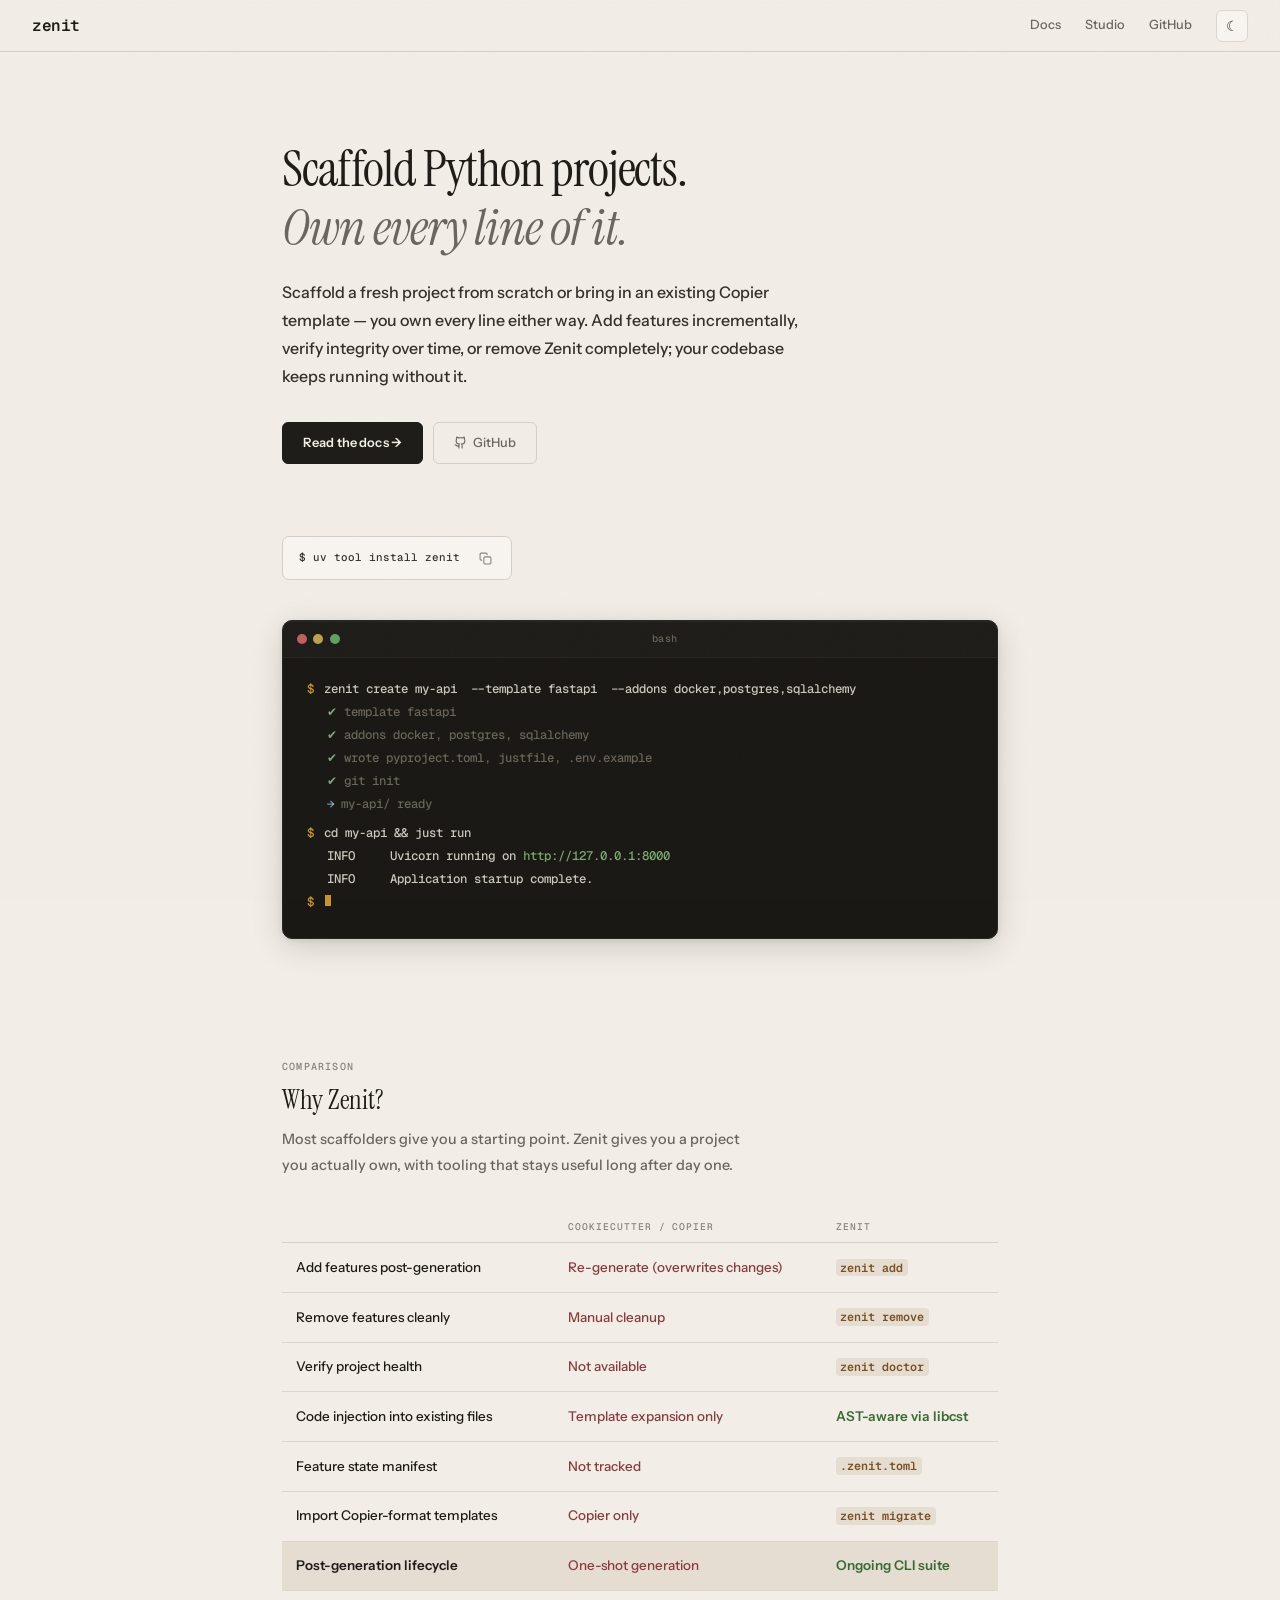
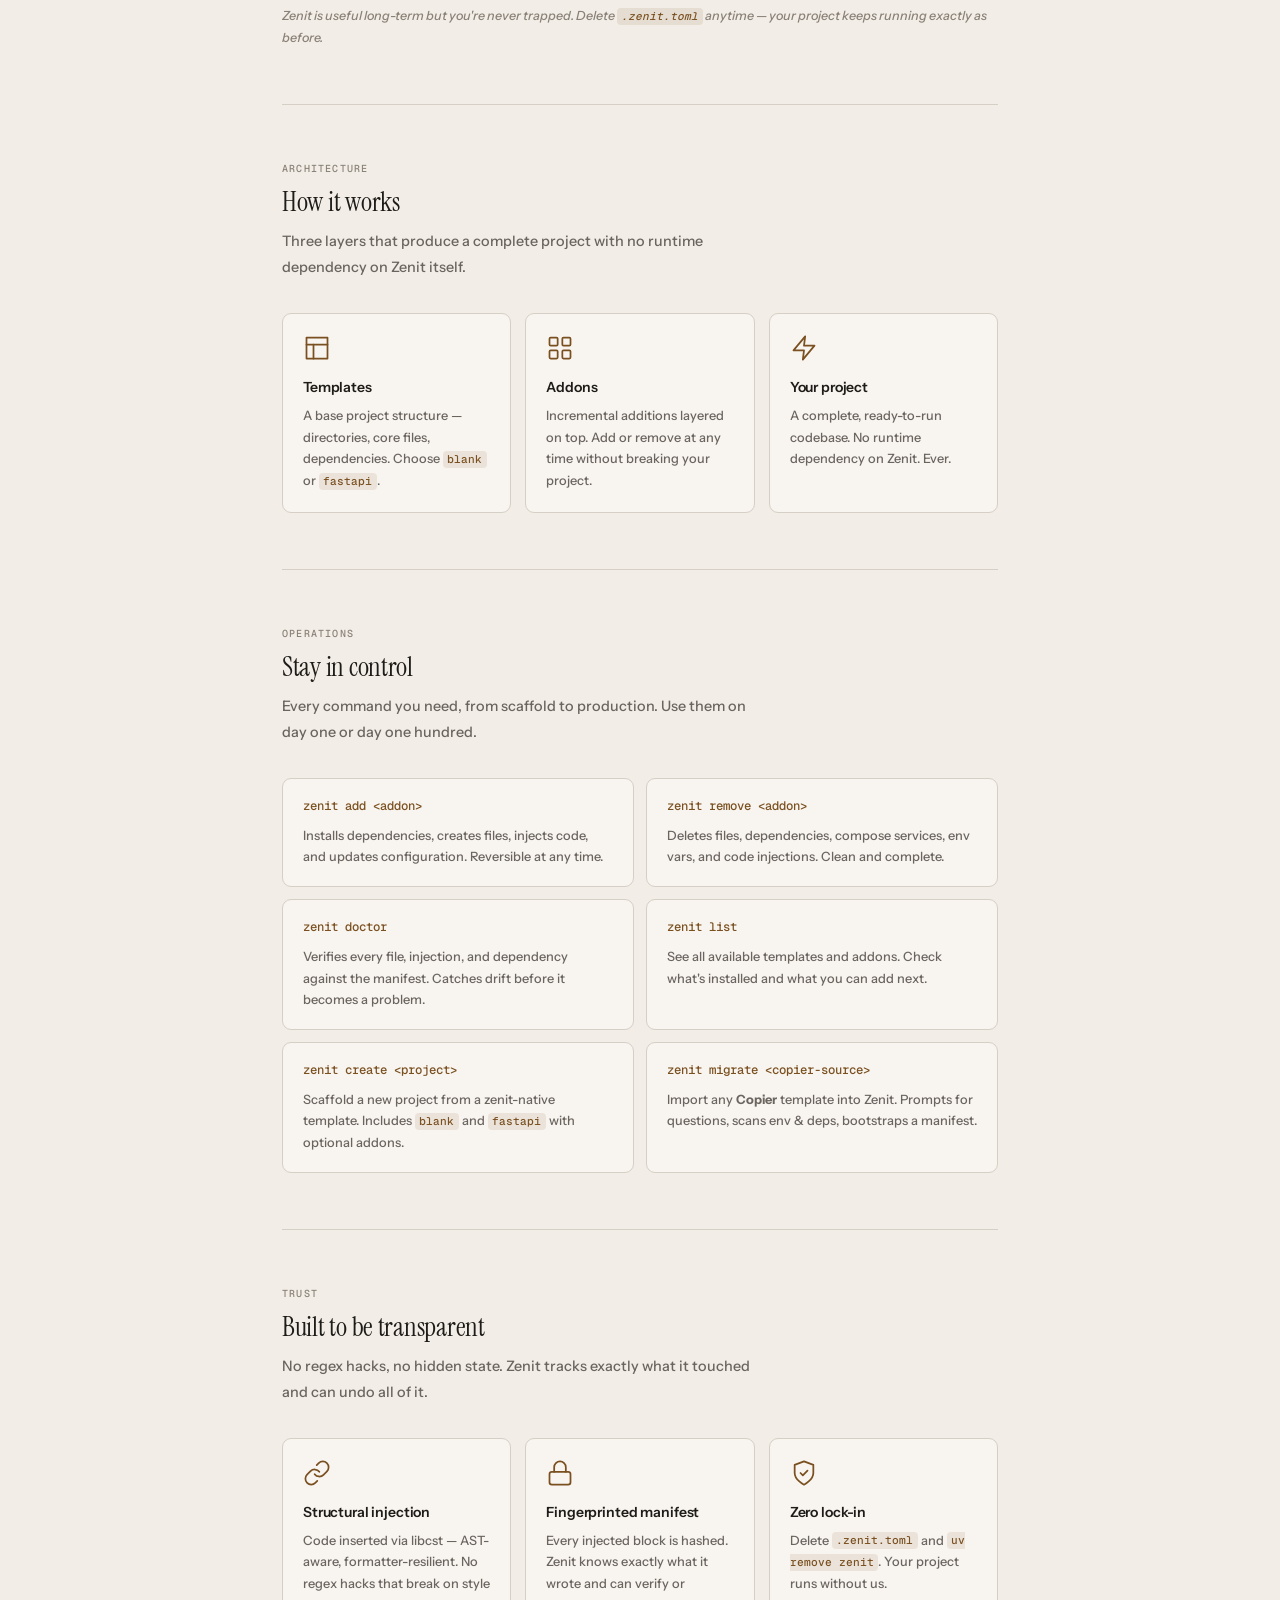
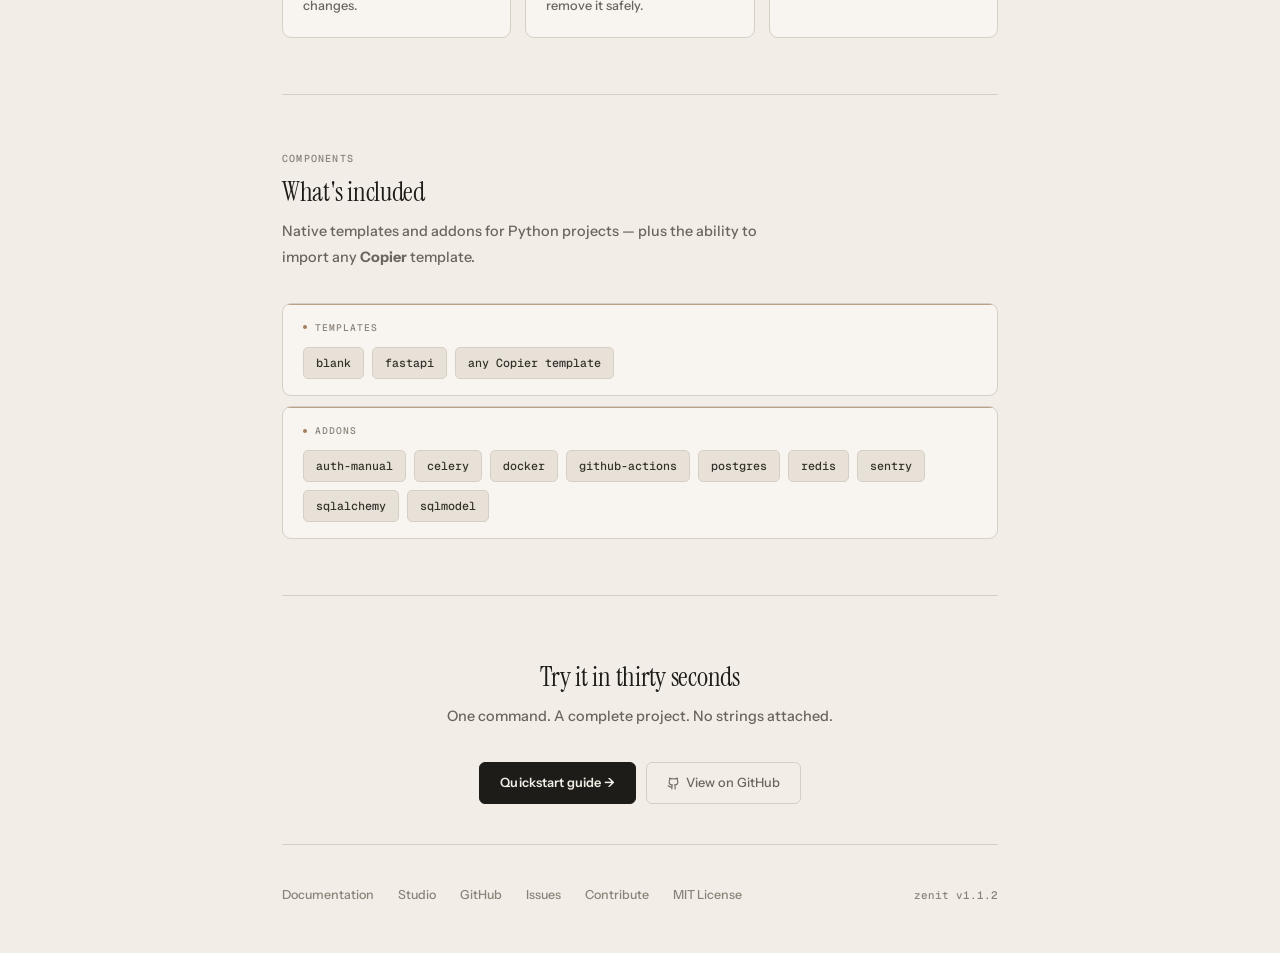
==== index.html @ 666f8161 "release: v1.1.2" ====
<!DOCTYPE html>
<html lang="en">
<head>
    <meta charset="UTF-8">
    <meta name="viewport" content="width=device-width, initial-scale=1.0">
    <title>zenit · Scaffold Python projects without lock-in</title>
    <link rel="preconnect" href="https://fonts.googleapis.com">
    <link rel="preconnect" href="https://fonts.gstatic.com" crossorigin>
    <link href="https://fonts.googleapis.com/css2?family=Instrument+Sans:ital,wght@0,400;0,500;0,600;1,400&family=Instrument+Serif:ital@0;1&family=Geist+Mono:wght@400;500;600&display=swap" rel="stylesheet">
    <style>
        /* ─── Design Tokens ───────────────────────────────────────────── */
        :root {
            --bg:               #141210;
            --bg-elevated:      #1c1a15;
            --bg-code:          #171510;
            --bg-subtle:        #201e18;
            --bg-canvas:        #0f0e0c;

            --text-primary:     #e6e0d5;
            --text-secondary:   #c8c0b0;
            --text-tertiary:    #9c9080;
            --text-muted:       #6e6458;

            --border:           #2c2820;
            --border-light:     #242018;

            --amber:            #c8922e;
            --amber-muted:      rgba(200,146,46,0.12);
            --amber-hover:      #d8a848;
            --amber-glow:       rgba(200,146,46,0.06);

            --cta-bg:           #e6e0d5;
            --cta-fg:           #141210;

            --terminal-bg:      #0e0d0b;
            --terminal-border:  #252018;
            --terminal-text:    #ccc8be;
            --terminal-prompt:  #c8922e;
            --terminal-ok:      #7aaa72;
            --terminal-info:    #78a8c2;
            --terminal-dim:     #5e5850;

            --nav-bg:           rgba(20,18,16,0.92);

            --check:            #7aaa72;
            --cross:            #b87878;

            --ease-out: cubic-bezier(0.16, 1, 0.3, 1);
        }

        [data-theme="light"] {
            --bg:               #f2ede6;
            --bg-elevated:      #f8f4ef;
            --bg-code:          #e8e1d8;
            --bg-subtle:        #ebe5dc;
            --bg-canvas:        #ede8e0;

            --text-primary:     #1e1c18;
            --text-secondary:   #33302a;
            --text-tertiary:    #6b6560;
            --text-muted:       #8a8278;

            --border:           #d6cfc5;
            --border-light:     #ddd6cc;

            --amber:            #7a5020;
            --amber-muted:      rgba(122,80,32,0.10);
            --amber-hover:      #5c3c16;
            --amber-glow:       rgba(122,80,32,0.04);

            --cta-bg:           #1e1c18;
            --cta-fg:           #f2ede6;

            --terminal-bg:      #1a1814;
            --terminal-border:  #2a2620;
            --terminal-text:    #ccc8be;
            --terminal-prompt:  #c8922e;
            --terminal-ok:      #7aaa72;
            --terminal-info:    #78a8c2;
            --terminal-dim:     #6a6458;

            --nav-bg:           rgba(242,237,230,0.93);

            --check:            #3a6a34;
            --cross:            #8a3c3c;
        }

        * { margin: 0; padding: 0; box-sizing: border-box; }
        html { scroll-behavior: smooth; color-scheme: dark; }
        [data-theme="light"] { color-scheme: light; }

        body {
            font-family: 'Instrument Sans', -apple-system, sans-serif;
            background: var(--bg);
            color: var(--text-primary);
            line-height: 1.6;
            min-height: 100vh;
            overflow-x: hidden;
            transition: background 0.25s var(--ease-out), color 0.25s var(--ease-out);
            -webkit-font-smoothing: antialiased;
            font-weight: 500;
        }

        .container { max-width: 780px; margin: 0 auto; padding: 0 2rem; }

        /* ── Grain texture overlay ─────────────────────────────────────── */
        body::before {
            content: '';
            position: fixed;
            inset: 0;
            z-index: 9999;
            pointer-events: none;
            opacity: 0.025;
            background-image: url("data:image/svg+xml,%3Csvg viewBox='0 0 256 256' xmlns='http://www.w3.org/2000/svg'%3E%3Cfilter id='noise'%3E%3CfeTurbulence type='fractalNoise' baseFrequency='0.85' numOctaves='4' stitchTiles='stitch'/%3E%3C/filter%3E%3Crect width='100%25' height='100%25' filter='url(%23noise)'/%3E%3C/svg%3E");
            background-repeat: repeat;
            background-size: 256px 256px;
        }
        [data-theme="light"] body::before { opacity: 0.018; }

        /* ── Nav ───────────────────────────────────────────────────────── */
        .nav {
            position: sticky;
            top: 0;
            z-index: 100;
            background: var(--nav-bg);
            backdrop-filter: blur(20px) saturate(1.3);
            -webkit-backdrop-filter: blur(20px) saturate(1.3);
            border-bottom: 1px solid var(--border);
            padding: 0 2rem;
            height: 52px;
            display: flex;
            align-items: center;
            justify-content: space-between;
            transition: background 0.2s, border-color 0.2s;
        }

        .logo { font-family: 'Geist Mono', monospace; font-size: 1rem; font-weight: 600; letter-spacing: -0.025em; }
        .logo a { text-decoration: none; color: var(--text-primary); transition: opacity 0.15s; }
        .logo a:hover { opacity: 0.5; }

        .nav-right { display: flex; align-items: center; gap: 1.5rem; }

        .nav-link {
            text-decoration: none;
            color: var(--text-tertiary);
            font-size: 0.8rem;
            font-weight: 500;
            transition: color 0.15s;
            position: relative;
        }
        .nav-link:hover { color: var(--text-primary); }
        .nav-link::after {
            content: '';
            position: absolute;
            bottom: -4px;
            left: 0;
            width: 0;
            height: 1px;
            background: var(--amber);
            transition: width 0.2s var(--ease-out);
        }
        .nav-link:hover::after { width: 100%; }

        .theme-btn {
            background: var(--bg-elevated);
            border: 1px solid var(--border-light);
            color: var(--text-secondary);
            cursor: pointer;
            width: 32px;
            height: 32px;
            border-radius: 6px;
            font-size: 0.85rem;
            display: flex;
            align-items: center;
            justify-content: center;
            transition: all 0.15s;
        }
        .theme-btn:hover {
            color: var(--text-primary);
            border-color: var(--text-muted);
            background: var(--bg-subtle);
        }

        /* ── Hero ──────────────────────────────────────────────────────── */
        .hero { padding: 5.5rem 0 2rem; position: relative; }
        .hero h1 {
            font-family: 'Instrument Serif', serif;
            font-size: clamp(2.1rem, 5.2vw, 3.2rem);
            font-weight: 400;
            letter-spacing: -0.02em;
            line-height: 1.15;
            margin-bottom: 1.25rem;
            color: var(--text-primary);
        }
        .hero h1 em { font-style: italic; color: var(--text-tertiary); }

        .hero-lead {
            font-size: 1rem;
            color: var(--text-secondary);
            max-width: 520px;
            line-height: 1.75;
            margin-bottom: 2rem;
        }

        .hero-actions { display: flex; gap: 0.625rem; flex-wrap: wrap; }

        .btn-primary {
            display: inline-flex;
            align-items: center;
            gap: 0.375rem;
            background: var(--cta-bg);
            color: var(--cta-fg);
            padding: 0.625rem 1.25rem;
            border-radius: 6px;
            text-decoration: none;
            font-size: 0.8rem;
            font-weight: 600;
            letter-spacing: 0.01em;
            border: 1px solid var(--cta-bg);
            transition: opacity 0.15s, transform 0.15s, box-shadow 0.15s;
        }
        .btn-primary:hover {
            opacity: 0.85;
            transform: translateY(-1px);
            box-shadow: 0 4px 12px rgba(0,0,0,0.15);
        }

        .btn-ghost {
            display: inline-flex;
            align-items: center;
            gap: 0.375rem;
            background: transparent;
            color: var(--text-tertiary);
            padding: 0.625rem 1.25rem;
            border-radius: 6px;
            text-decoration: none;
            font-size: 0.8rem;
            font-weight: 500;
            border: 1px solid var(--border);
            transition: color 0.15s, border-color 0.15s, background 0.15s;
        }
        .btn-ghost:hover { color: var(--text-primary); border-color: var(--text-muted); background: var(--bg-subtle); }

        /* ── Install strip ─────────────────────────────────────────────── */
        .install-strip { margin: 2.5rem 0; }

        .install-pill {
            display: inline-flex;
            align-items: center;
            gap: 1rem;
            background: var(--bg-elevated);
            border: 1px solid var(--border);
            border-radius: 7px;
            padding: 0.7rem 1rem;
            font-family: 'Geist Mono', monospace;
            font-size: 0.78rem;
            transition: border-color 0.15s, box-shadow 0.15s;
        }
        .install-pill:hover {
            border-color: var(--text-muted);
            box-shadow: 0 2px 8px var(--amber-glow);
        }
        .install-pill code { background: transparent; padding: 0; color: var(--text-secondary); }

        .copy-btn {
            background: none;
            border: none;
            cursor: pointer;
            color: var(--text-muted);
            padding: 0.2rem;
            display: flex;
            align-items: center;
            border-radius: 3px;
            transition: color 0.15s;
        }
        .copy-btn:hover { color: var(--text-primary); }
        .copy-btn.copied { color: var(--terminal-ok); }

        /* ── Terminal ───────────────────────────────────────────────────── */
        .terminal {
            background: var(--terminal-bg);
            border: 1px solid var(--terminal-border);
            border-radius: 10px;
            overflow: hidden;
            margin: 0 0 4rem;
            box-shadow: 0 16px 48px rgba(0,0,0,0.32), 0 2px 8px rgba(0,0,0,0.16);
            position: relative;
        }
        .terminal::after {
            content: '';
            position: absolute;
            inset: 0;
            border-radius: 10px;
            box-shadow: inset 0 1px 0 rgba(255,255,255,0.03);
            pointer-events: none;
        }

        [data-theme="light"] .terminal {
            box-shadow: 0 8px 32px rgba(0,0,0,0.14), 0 2px 6px rgba(0,0,0,0.08);
        }

        .terminal-chrome {
            display: flex;
            align-items: center;
            padding: 0.625rem 0.875rem;
            border-bottom: 1px solid var(--terminal-border);
            gap: 0.4rem;
            background: rgba(255,255,255,0.02);
        }
        .tc { width: 10px; height: 10px; border-radius: 50%; transition: transform 0.2s; }
        .terminal:hover .tc { transform: scale(1.1); }
        .tc-r { background: #c06060; }
        .tc-y { background: #c0a050; }
        .tc-g { background: #60a060; }

        .terminal-label {
            margin: 0 auto;
            font-family: 'Geist Mono', monospace;
            font-size: 0.64rem;
            color: var(--terminal-dim);
            letter-spacing: 0.05em;
        }

        .terminal-body {
            padding: 1.25rem 1.5rem 1.5rem;
            font-family: 'Geist Mono', monospace;
            font-size: 0.775rem;
            line-height: 1.85;
        }

        .tl {
            display: flex;
            gap: 0.625rem;
            opacity: 0;
            animation: fadeUp 0.35s var(--ease-out) forwards;
            align-items: baseline;
        }
        .tl:nth-child(1)  { animation-delay: 0.10s; }
        .tl:nth-child(2)  { animation-delay: 0.35s; }
        .tl:nth-child(3)  { animation-delay: 0.55s; }
        .tl:nth-child(4)  { animation-delay: 0.75s; }
        .tl:nth-child(5)  { animation-delay: 0.95s; }
        .tl:nth-child(6)  { animation-delay: 1.15s; }
        .tl:nth-child(7)  { animation-delay: 1.50s; }
        .tl:nth-child(8)  { animation-delay: 1.75s; }
        .tl:nth-child(9)  { animation-delay: 2.00s; }
        .tl:nth-child(10) { animation-delay: 2.25s; }
        .tl:nth-child(11) { animation-delay: 2.50s; }

        @keyframes fadeUp {
            from { opacity: 0; transform: translateY(4px); }
            to   { opacity: 1; transform: translateY(0); }
        }

        .t-prompt { color: var(--terminal-prompt); flex-shrink: 0; }
        .t-cmd    { color: var(--terminal-text); }
        .t-dim    { color: var(--terminal-dim); padding-left: 1.25rem; }
        .t-ok     { color: var(--terminal-ok); }
        .t-arrow  { color: var(--terminal-info); }
        .t-info   { color: var(--terminal-text); padding-left: 1.25rem; }
        .t-blank  { height: 0.4rem; }

        .t-cursor {
            display: inline-block;
            width: 6px;
            height: 0.9em;
            background: var(--terminal-prompt);
            animation: blink 1.1s step-end infinite;
            margin-left: 1px;
        }
        @keyframes blink { 0%,100% { opacity: 1; } 50% { opacity: 0; } }

        /* ── Sections ──────────────────────────────────────────────────── */
        .section {
            padding: 3.5rem 0;
            border-bottom: 1px solid var(--border);
        }
        .section:last-of-type { border-bottom: none; }

        .section-kicker {
            font-family: 'Geist Mono', monospace;
            font-size: 0.63rem;
            letter-spacing: 0.12em;
            text-transform: uppercase;
            color: var(--text-muted);
            margin-bottom: 0.5rem;
        }

        .section-title {
            font-family: 'Instrument Serif', serif;
            font-size: clamp(1.35rem, 2.8vw, 1.7rem);
            font-weight: 400;
            letter-spacing: -0.01em;
            line-height: 1.25;
            margin-bottom: 0.625rem;
            color: var(--text-primary);
        }

        .section-sub {
            font-size: 0.9rem;
            color: var(--text-tertiary);
            max-width: 480px;
            line-height: 1.8;
            margin-bottom: 2rem;
        }

        /* ── Comparison table ──────────────────────────────────────────── */
        .compare-table { width: 100%; border-collapse: collapse; font-size: 0.84rem; }

        .compare-table th {
            font-family: 'Geist Mono', monospace;
            font-size: 0.60rem;
            letter-spacing: 0.10em;
            text-transform: uppercase;
            color: var(--text-muted);
            padding: 0.5rem 0.875rem;
            text-align: left;
            border-bottom: 1px solid var(--border);
            font-weight: 500;
        }

        .compare-table td {
            padding: 0.85rem 0.875rem;
            border-bottom: 1px solid var(--border-light);
            color: var(--text-secondary);
            vertical-align: middle;
            transition: background 0.15s;
        }
        .compare-table tr:hover td { background: var(--amber-glow); }
        .compare-table td:first-child { color: var(--text-primary); font-weight: 500; width: 38%; }

        .compare-table .yes { color: var(--check); font-weight: 600; }
        .compare-table .no  { color: var(--cross); }

        .compare-table .highlight-row td { background: var(--amber-muted); }
        .compare-table .highlight-row:hover td { background: var(--amber-muted); }
        .compare-table .highlight-row td:first-child { font-weight: 600; }

        .compare-note {
            margin-top: 0.875rem;
            font-size: 0.79rem;
            color: var(--text-muted);
            font-style: italic;
            line-height: 1.7;
        }

        code {
            font-family: 'Geist Mono', monospace;
            font-size: 0.875em;
            color: var(--amber);
            background: var(--amber-muted);
            padding: 0.12em 0.4em;
            border-radius: 4px;
        }

        /* ── Feature grid ──────────────────────────────────────────────── */
        .feature-grid {
            display: grid;
            grid-template-columns: repeat(3, 1fr);
            gap: 0.875rem;
        }

        .feature-card {
            background: var(--bg-elevated);
            border: 1px solid var(--border);
            border-radius: 9px;
            padding: 1.25rem;
            transition: border-color 0.2s, transform 0.2s, box-shadow 0.2s;
            position: relative;
            overflow: hidden;
        }
        .feature-card:hover {
            border-color: var(--amber);
            transform: translateY(-2px);
            box-shadow: 0 8px 24px var(--amber-glow);
        }
        .feature-card::before {
            content: '';
            position: absolute;
            top: 0;
            left: 0;
            right: 0;
            height: 2px;
            background: var(--amber);
            opacity: 0;
            transition: opacity 0.2s;
        }
        .feature-card:hover::before { opacity: 0.5; }

        .feature-icon {
            width: 28px;
            height: 28px;
            margin-bottom: 0.875rem;
            display: flex;
            align-items: center;
            justify-content: center;
            color: var(--amber);
        }
        .feature-icon svg {
            width: 100%;
            height: 100%;
            stroke-width: 1.5;
        }

        .feature-card h3 {
            font-size: 0.875rem;
            font-weight: 600;
            margin-bottom: 0.4rem;
            color: var(--text-primary);
            letter-spacing: -0.01em;
        }
        .feature-card p { font-size: 0.8rem; color: var(--text-tertiary); line-height: 1.7; }

        /* ── Ops grid ──────────────────────────────────────────────────── */
        .ops-grid { display: grid; grid-template-columns: repeat(2, 1fr); gap: 0.75rem; }

        .ops-card {
            background: var(--bg-elevated);
            border: 1px solid var(--border);
            border-radius: 9px;
            padding: 1.125rem 1.25rem;
            transition: border-color 0.2s, transform 0.2s, box-shadow 0.2s;
            position: relative;
            overflow: hidden;
        }
        .ops-card:hover {
            border-color: var(--amber);
            transform: translateY(-1px);
            box-shadow: 0 6px 20px var(--amber-glow);
        }
        .ops-card::before {
            content: '';
            position: absolute;
            top: 0;
            left: 0;
            right: 0;
            height: 2px;
            background: var(--amber);
            opacity: 0;
            transition: opacity 0.2s;
        }
        .ops-card:hover::before { opacity: 0.5; }

        .ops-cmd {
            font-family: 'Geist Mono', monospace;
            font-size: 0.77rem;
            font-weight: 500;
            color: var(--amber);
            margin-bottom: 0.5rem;
            display: block;
        }
        .ops-card p { font-size: 0.8rem; color: var(--text-tertiary); line-height: 1.7; }

        /* ── Component tags ────────────────────────────────────────────── */
        .component-box {
            background: var(--bg-elevated);
            border: 1px solid var(--border);
            border-radius: 9px;
            padding: 1rem 1.25rem;
            margin-top: 0.75rem;
            position: relative;
            overflow: hidden;
            transition: border-color 0.2s;
        }
        .component-box:hover { border-color: var(--text-muted); }
        .component-box + .component-box { margin-top: 0.625rem; }

        .component-box::before {
            content: '';
            position: absolute;
            top: 0; left: 0; right: 0;
            height: 1px;
            background: var(--amber);
            opacity: 0.5;
        }

        .component-label {
            font-family: 'Geist Mono', monospace;
            font-size: 0.60rem;
            letter-spacing: 0.10em;
            text-transform: uppercase;
            color: var(--text-muted);
            margin-bottom: 0.75rem;
            font-weight: 500;
            display: flex;
            align-items: center;
            gap: 0.5rem;
        }
        .component-label::before {
            content: '';
            display: inline-block;
            width: 4px;
            height: 4px;
            border-radius: 50%;
            background: var(--amber);
            opacity: 0.7;
        }

        .tag-row { display: flex; flex-wrap: wrap; gap: 0.5rem; }

        .tag {
            font-family: 'Geist Mono', monospace;
            font-size: 0.73rem;
            padding: 0.35rem 0.75rem;
            background: var(--bg-code);
            border: 1px solid var(--border);
            border-radius: 5px;
            color: var(--text-secondary);
            transition: all 0.15s;
            cursor: default;
        }
        .tag:hover {
            color: var(--amber);
            border-color: var(--amber);
            background: var(--amber-muted);
            transform: translateY(-1px);
        }


        /* ── CTA ───────────────────────────────────────────────────────── */
        .cta-section { padding: 4rem 0 2.5rem; text-align: center; }
        .cta-section .section-title { margin: 0 auto 0.625rem; }
        .cta-section .section-sub   { margin: 0 auto 2rem; }
        .cta-section .hero-actions  { justify-content: center; }

        /* ── Footer ────────────────────────────────────────────────────── */
        .footer { padding: 2.5rem 0 3rem; border-top: 1px solid var(--border); }
        .footer-inner { display: flex; justify-content: space-between; align-items: center; flex-wrap: wrap; gap: 1rem; }
        .footer-links { display: flex; gap: 1.5rem; flex-wrap: wrap; }
        .footer-links a { color: var(--text-muted); text-decoration: none; font-size: 0.78rem; transition: color 0.15s; }
        .footer-links a:hover { color: var(--text-primary); }
        .footer-meta { font-family: 'Geist Mono', monospace; font-size: 0.68rem; color: var(--text-muted); }

        /* ── Scroll reveal ─────────────────────────────────────────────── */
        .reveal { opacity: 0; transform: translateY(16px); transition: opacity 0.6s var(--ease-out), transform 0.6s var(--ease-out); }
        .reveal.visible { opacity: 1; transform: none; }

        /* ── Mobile ────────────────────────────────────────────────────── */
        @media (max-width: 680px) {
            .hero { padding: 3.5rem 0 1.5rem; }
            .hero h1 { font-size: 1.85rem; }
            .feature-grid { grid-template-columns: 1fr; }
            .ops-grid { grid-template-columns: 1fr; }
            .footer-inner { flex-direction: column; align-items: flex-start; }
            .nav { padding: 0 1.25rem; }
            .container { padding: 0 1.25rem; }
        }
    </style>
</head>
<body>

<nav class="nav">
    <div class="logo"><a href="">zenit</a></div>
    <div class="nav-right">
        <a href="docs/getting-started" class="nav-link">Docs</a>
        <a href="studio/" class="nav-link">Studio</a>
        <a href="https://github.com/BojanKonjevic/zenit" class="nav-link" target="_blank">GitHub</a>
        <button class="theme-btn" id="themeBtn" aria-label="Toggle theme">
            <span id="themeIcon">☀</span>
        </button>
    </div>
</nav>

<div class="container">

    <div class="hero">
        <h1>Scaffold Python projects.<br><em>Own every line of it.</em></h1>
        <p class="hero-lead">
            Scaffold a fresh project from scratch or bring in an existing Copier template &mdash; you own every line either way. Add features incrementally, verify integrity over time, or remove Zenit completely; your codebase keeps running without it.
        </p>
        <div class="hero-actions">
            <a href="docs/getting-started" class="btn-primary">Read the docs →</a>
            <a href="https://github.com/BojanKonjevic/zenit" class="btn-ghost" target="_blank">
                <svg width="13" height="13" viewBox="0 0 24 24" fill="none" stroke="currentColor" stroke-width="2" stroke-linecap="round" stroke-linejoin="round" aria-hidden="true"><path d="M15 22v-4a4.8 4.8 0 0 0-1-3.5c3 0 6-2 6-5.5.08-1.25-.27-2.48-1-3.5.28-1.15.28-2.35 0-3.5 0 0-1 0-3 1.5-2.64-.5-5.36-.5-8 0C6 2 5 2 5 2c-.3 1.15-.3 2.35 0 3.5A5.403 5.403 0 0 0 4 9c0 3.5 3 5.5 6 5.5-.39.49-.68 1.05-.85 1.65-.17.6-.22 1.23-.15 1.85v4"/><path d="M9 18c-4.51 2-5-2-7-2"/></svg>
                GitHub
            </a>
        </div>
    </div>

    <div class="install-strip">
        <div class="install-pill">
            <code>$ uv tool install zenit</code>
            <button class="copy-btn" id="copyBtn" aria-label="Copy install command">
                <svg width="13" height="13" viewBox="0 0 24 24" fill="none" stroke="currentColor" stroke-width="2" stroke-linecap="round" stroke-linejoin="round"><rect x="9" y="9" width="13" height="13" rx="2"/><path d="M5 15H4a2 2 0 0 1-2-2V4a2 2 0 0 1 2-2h9a2 2 0 0 1 2 2v1"/></svg>
            </button>
        </div>
    </div>

    <div class="terminal">
        <div class="terminal-chrome">
            <div class="tc tc-r"></div>
            <div class="tc tc-y"></div>
            <div class="tc tc-g"></div>
            <span class="terminal-label">bash</span>
        </div>
        <div class="terminal-body">
            <div class="tl"><span class="t-prompt">$</span><span class="t-cmd">zenit create my-api&nbsp;&nbsp;--template fastapi&nbsp;&nbsp;--addons docker,postgres,sqlalchemy</span></div>
            <div class="tl"><span class="t-dim"><span class="t-ok">✔</span> template  fastapi</span></div>
            <div class="tl"><span class="t-dim"><span class="t-ok">✔</span> addons    docker, postgres, sqlalchemy</span></div>
            <div class="tl"><span class="t-dim"><span class="t-ok">✔</span> wrote     pyproject.toml, justfile, .env.example</span></div>
            <div class="tl"><span class="t-dim"><span class="t-ok">✔</span> git init</span></div>
            <div class="tl"><span class="t-dim"><span class="t-arrow">→</span> my-api/ ready</span></div>
            <div class="tl t-blank"></div>
            <div class="tl"><span class="t-prompt">$</span><span class="t-cmd">cd my-api && just run</span></div>
            <div class="tl"><span class="t-info">INFO&nbsp;&nbsp;&nbsp;&nbsp; Uvicorn running on <span class="t-ok">http://127.0.0.1:8000</span></span></div>
            <div class="tl"><span class="t-info">INFO&nbsp;&nbsp;&nbsp;&nbsp; Application startup complete.</span></div>
            <div class="tl"><span class="t-prompt">$</span><span class="t-cursor"></span></div>
        </div>
    </div>

    <div class="section reveal">
        <div class="section-kicker">Comparison</div>
        <h2 class="section-title">Why Zenit?</h2>
        <p class="section-sub">Most scaffolders give you a starting point. Zenit gives you a project you actually own, with tooling that stays useful long after day one.</p>

        <table class="compare-table">
            <thead>
                <tr>
                    <th></th>
                    <th>Cookiecutter / Copier</th>
                    <th>Zenit</th>
                </tr>
            </thead>
            <tbody>
                <tr><td>Add features post-generation</td><td class="no">Re-generate (overwrites changes)</td><td class="yes"><code>zenit add</code></td></tr>
                <tr><td>Remove features cleanly</td><td class="no">Manual cleanup</td><td class="yes"><code>zenit remove</code></td></tr>
                <tr><td>Verify project health</td><td class="no">Not available</td><td class="yes"><code>zenit doctor</code></td></tr>
                <tr><td>Code injection into existing files</td><td class="no">Template expansion only</td><td class="yes">AST-aware via libcst</td></tr>
                <tr><td>Feature state manifest</td><td class="no">Not tracked</td><td class="yes"><code>.zenit.toml</code></td></tr>
                <tr><td>Import Copier-format templates</td><td class="no">Copier only</td><td class="yes"><code>zenit migrate</code></td></tr>
                <tr class="highlight-row"><td>Post-generation lifecycle</td><td class="no">One-shot generation</td><td class="yes">Ongoing CLI suite</td></tr>
            </tbody>
        </table>

        <p class="compare-note">
            Zenit is useful long-term but you're never trapped. Delete <code>.zenit.toml</code> anytime &mdash; your project keeps running exactly as before.
        </p>
    </div>

    <div class="section reveal">
        <div class="section-kicker">Architecture</div>
        <h2 class="section-title">How it works</h2>
        <p class="section-sub">Three layers that produce a complete project with no runtime dependency on Zenit itself.</p>

        <div class="feature-grid">
            <div class="feature-card">
                <span class="feature-icon">
                    <svg viewBox="0 0 24 24" fill="none" stroke="currentColor" stroke-linecap="round" stroke-linejoin="round"><path d="M3 3h18v18H3z"/><path d="M3 9h18"/><path d="M9 21V9"/></svg>
                </span>
                <h3>Templates</h3>
                <p>A base project structure &mdash; directories, core files, dependencies. Choose <code>blank</code> or <code>fastapi</code>.</p>
            </div>
            <div class="feature-card">
                <span class="feature-icon">
                    <svg viewBox="0 0 24 24" fill="none" stroke="currentColor" stroke-linecap="round" stroke-linejoin="round"><rect x="3" y="3" width="7" height="7" rx="1"/><rect x="14" y="3" width="7" height="7" rx="1"/><rect x="14" y="14" width="7" height="7" rx="1"/><rect x="3" y="14" width="7" height="7" rx="1"/></svg>
                </span>
                <h3>Addons</h3>
                <p>Incremental additions layered on top. Add or remove at any time without breaking your project.</p>
            </div>
            <div class="feature-card">
                <span class="feature-icon">
                    <svg viewBox="0 0 24 24" fill="none" stroke="currentColor" stroke-linecap="round" stroke-linejoin="round"><polygon points="13 2 3 14 12 14 11 22 21 10 12 10 13 2"/></svg>
                </span>
                <h3>Your project</h3>
                <p>A complete, ready-to-run codebase. No runtime dependency on Zenit. Ever.</p>
            </div>
        </div>
    </div>

    <div class="section reveal">
        <div class="section-kicker">Operations</div>
        <h2 class="section-title">Stay in control</h2>
        <p class="section-sub">Every command you need, from scaffold to production. Use them on day one or day one hundred.</p>

        <div class="ops-grid">
            <div class="ops-card">
                <span class="ops-cmd">zenit add &lt;addon&gt;</span>
                <p>Installs dependencies, creates files, injects code, and updates configuration. Reversible at any time.</p>
            </div>
            <div class="ops-card">
                <span class="ops-cmd">zenit remove &lt;addon&gt;</span>
                <p>Deletes files, dependencies, compose services, env vars, and code injections. Clean and complete.</p>
            </div>
            <div class="ops-card">
                <span class="ops-cmd">zenit doctor</span>
                <p>Verifies every file, injection, and dependency against the manifest. Catches drift before it becomes a problem.</p>
            </div>
            <div class="ops-card">
                <span class="ops-cmd">zenit list</span>
                <p>See all available templates and addons. Check what's installed and what you can add next.</p>
            </div>
            <div class="ops-card">
                <span class="ops-cmd">zenit create &lt;project&gt;</span>
                <p>Scaffold a new project from a zenit-native template. Includes <code>blank</code> and <code>fastapi</code> with optional addons.</p>
            </div>
            <div class="ops-card">
                <span class="ops-cmd">zenit migrate &lt;copier-source&gt;</span>
                <p>Import any <strong>Copier</strong> template into Zenit. Prompts for questions, scans env &amp; deps, bootstraps a manifest.</p>
            </div>
        </div>
    </div>

    <div class="section reveal">
        <div class="section-kicker">Trust</div>
        <h2 class="section-title">Built to be transparent</h2>
        <p class="section-sub">No regex hacks, no hidden state. Zenit tracks exactly what it touched and can undo all of it.</p>

        <div class="feature-grid">
            <div class="feature-card">
                <span class="feature-icon">
                    <svg viewBox="0 0 24 24" fill="none" stroke="currentColor" stroke-linecap="round" stroke-linejoin="round"><path d="M10 13a5 5 0 0 0 7.54.54l3-3a5 5 0 0 0-7.07-7.07l-1.72 1.71"/><path d="M14 11a5 5 0 0 0-7.54-.54l-3 3a5 5 0 0 0 7.07 7.07l1.71-1.71"/></svg>
                </span>
                <h3>Structural injection</h3>
                <p>Code inserted via libcst &mdash; AST-aware, formatter-resilient. No regex hacks that break on style changes.</p>
            </div>
            <div class="feature-card">
                <span class="feature-icon">
                    <svg viewBox="0 0 24 24" fill="none" stroke="currentColor" stroke-linecap="round" stroke-linejoin="round"><rect x="3" y="11" width="18" height="11" rx="2" ry="2"/><path d="M7 11V7a5 5 0 0 1 10 0v4"/></svg>
                </span>
                <h3>Fingerprinted manifest</h3>
                <p>Every injected block is hashed. Zenit knows exactly what it wrote and can verify or remove it safely.</p>
            </div>
            <div class="feature-card">
                <span class="feature-icon">
                    <svg viewBox="0 0 24 24" fill="none" stroke="currentColor" stroke-linecap="round" stroke-linejoin="round"><path d="M12 22s8-4 8-10V5l-8-3-8 3v7c0 6 8 10 8 10z"/><path d="m9 12 2 2 4-4"/></svg>
                </span>
                <h3>Zero lock-in</h3>
                <p>Delete <code>.zenit.toml</code> and <code>uv remove zenit</code>. Your project runs without us.</p>
            </div>
        </div>
    </div>

    <div class="section reveal">
        <div class="section-kicker">Components</div>
        <h2 class="section-title">What's included</h2>
        <p class="section-sub">Native templates and addons for Python projects &mdash; plus the ability to import any <strong>Copier</strong> template.</p>

        <div class="component-box">
            <div class="component-label">Templates</div>
            <div class="tag-row">
                <span class="tag">blank</span>
                <span class="tag">fastapi</span>
                <span class="tag">any Copier template</span>
            </div>
        </div>

        <div class="component-box">
            <div class="component-label">Addons</div>
            <div class="tag-row">
                <span class="tag">auth-manual</span>
                <span class="tag">celery</span>
                <span class="tag">docker</span>
                <span class="tag">github-actions</span>
                <span class="tag">postgres</span>
                <span class="tag">redis</span>
                <span class="tag">sentry</span>
                <span class="tag">sqlalchemy</span>
                <span class="tag">sqlmodel</span>
            </div>
        </div>
    </div>

    <div class="cta-section reveal">
        <h2 class="section-title">Try it in thirty seconds</h2>
        <p class="section-sub">One command. A complete project. No strings attached.</p>
        <div class="hero-actions">
            <a href="docs/getting-started" class="btn-primary">Quickstart guide →</a>
            <a href="https://github.com/BojanKonjevic/zenit" class="btn-ghost" target="_blank">
                <svg width="13" height="13" viewBox="0 0 24 24" fill="none" stroke="currentColor" stroke-width="2" stroke-linecap="round" stroke-linejoin="round" aria-hidden="true"><path d="M15 22v-4a4.8 4.8 0 0 0-1-3.5c3 0 6-2 6-5.5.08-1.25-.27-2.48-1-3.5.28-1.15.28-2.35 0-3.5 0 0-1 0-3 1.5-2.64-.5-5.36-.5-8 0C6 2 5 2 5 2c-.3 1.15-.3 2.35 0 3.5A5.403 5.403 0 0 0 4 9c0 3.5 3 5.5 6 5.5-.39.49-.68 1.05-.85 1.65-.17.6-.22 1.23-.15 1.85v4"/><path d="M9 18c-4.51 2-5-2-7-2"/></svg>
                View on GitHub
            </a>
        </div>
    </div>

    <div class="footer">
        <div class="footer-inner">
            <div class="footer-links">
                <a href="docs/getting-started">Documentation</a>
                <a href="studio/">Studio</a>
                <a href="https://github.com/BojanKonjevic/zenit" target="_blank">GitHub</a>
                <a href="https://github.com/BojanKonjevic/zenit/issues" target="_blank">Issues</a>
                <a href="docs/contributing">Contribute</a>
                <a href="https://github.com/BojanKonjevic/zenit/blob/main/LICENSE" target="_blank">MIT License</a>
            </div>
            <div class="footer-meta">zenit v1.1.2</div>
        </div>
    </div>

</div>

<script>
    const btn = document.getElementById('themeBtn');
    const icon = document.getElementById('themeIcon');

    function applyTheme(t) {
        if (t === 'light') {
            document.documentElement.setAttribute('data-theme', 'light');
            icon.textContent = '☾';
        } else {
            document.documentElement.removeAttribute('data-theme');
            icon.textContent = '☀';
        }
        localStorage.setItem('zenit-theme', t);
    }

    const saved = localStorage.getItem('zenit-theme');
    if (saved) {
        applyTheme(saved);
    } else if (window.matchMedia('(prefers-color-scheme: light)').matches) {
        applyTheme('light');
    } else {
        applyTheme('dark');
    }

    btn.addEventListener('click', () => {
        const current = document.documentElement.getAttribute('data-theme');
        applyTheme(current === 'light' ? 'dark' : 'light');
    });

    const copyBtn = document.getElementById('copyBtn');
    copyBtn.addEventListener('click', async () => {
        await navigator.clipboard.writeText('uv tool install zenit');
        copyBtn.classList.add('copied');
        copyBtn.innerHTML = '<svg width="13" height="13" viewBox="0 0 24 24" fill="none" stroke="currentColor" stroke-width="2" stroke-linecap="round" stroke-linejoin="round"><polyline points="20 6 9 17 4 12"/></svg>';
        setTimeout(() => {
            copyBtn.classList.remove('copied');
            copyBtn.innerHTML = '<svg width="13" height="13" viewBox="0 0 24 24" fill="none" stroke="currentColor" stroke-width="2" stroke-linecap="round" stroke-linejoin="round"><rect x="9" y="9" width="13" height="13" rx="2"/><path d="M5 15H4a2 2 0 0 1-2-2V4a2 2 0 0 1 2-2h9a2 2 0 0 1 2 2v1"/></svg>';
        }, 2000);
    });

    const obs = new IntersectionObserver(entries => {
        entries.forEach(e => { if (e.isIntersecting) e.target.classList.add('visible'); });
    }, { threshold: 0.08 });
    document.querySelectorAll('.reveal').forEach(el => obs.observe(el));

</script>
</body>
</html>
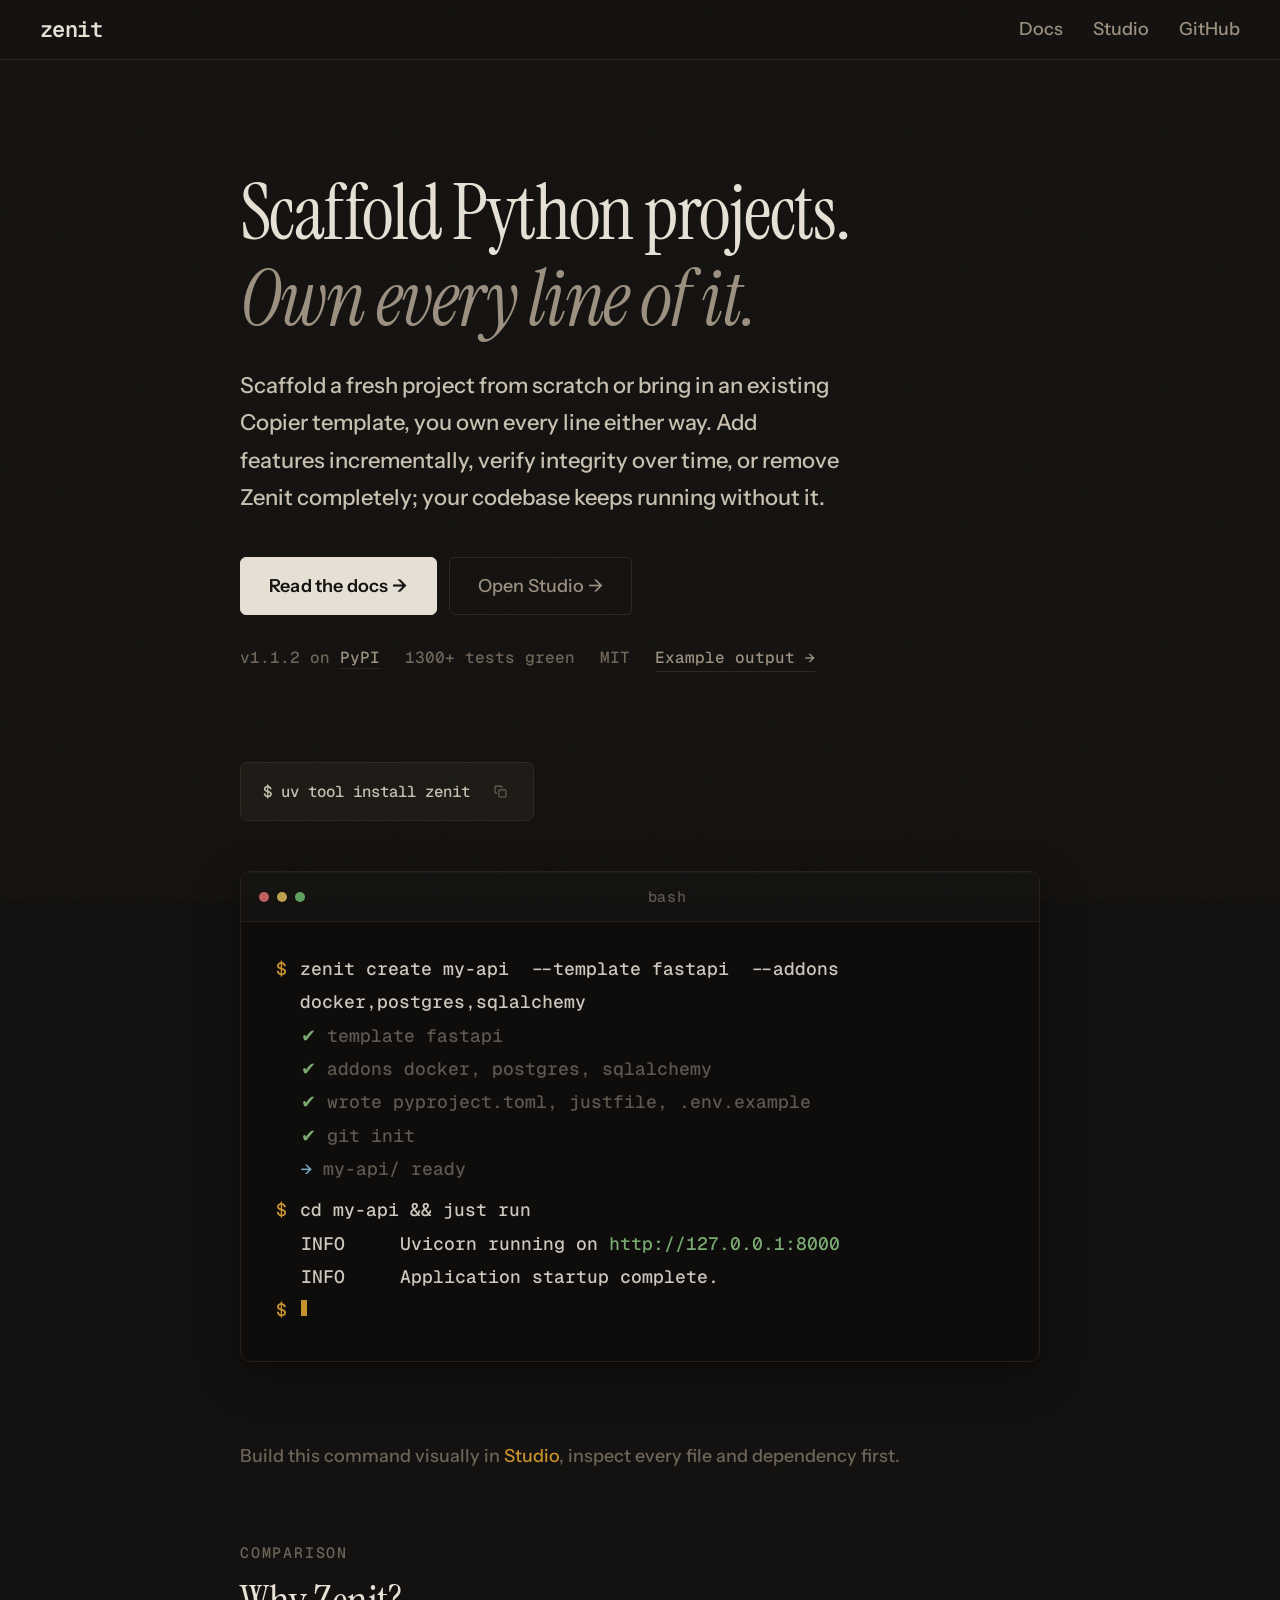
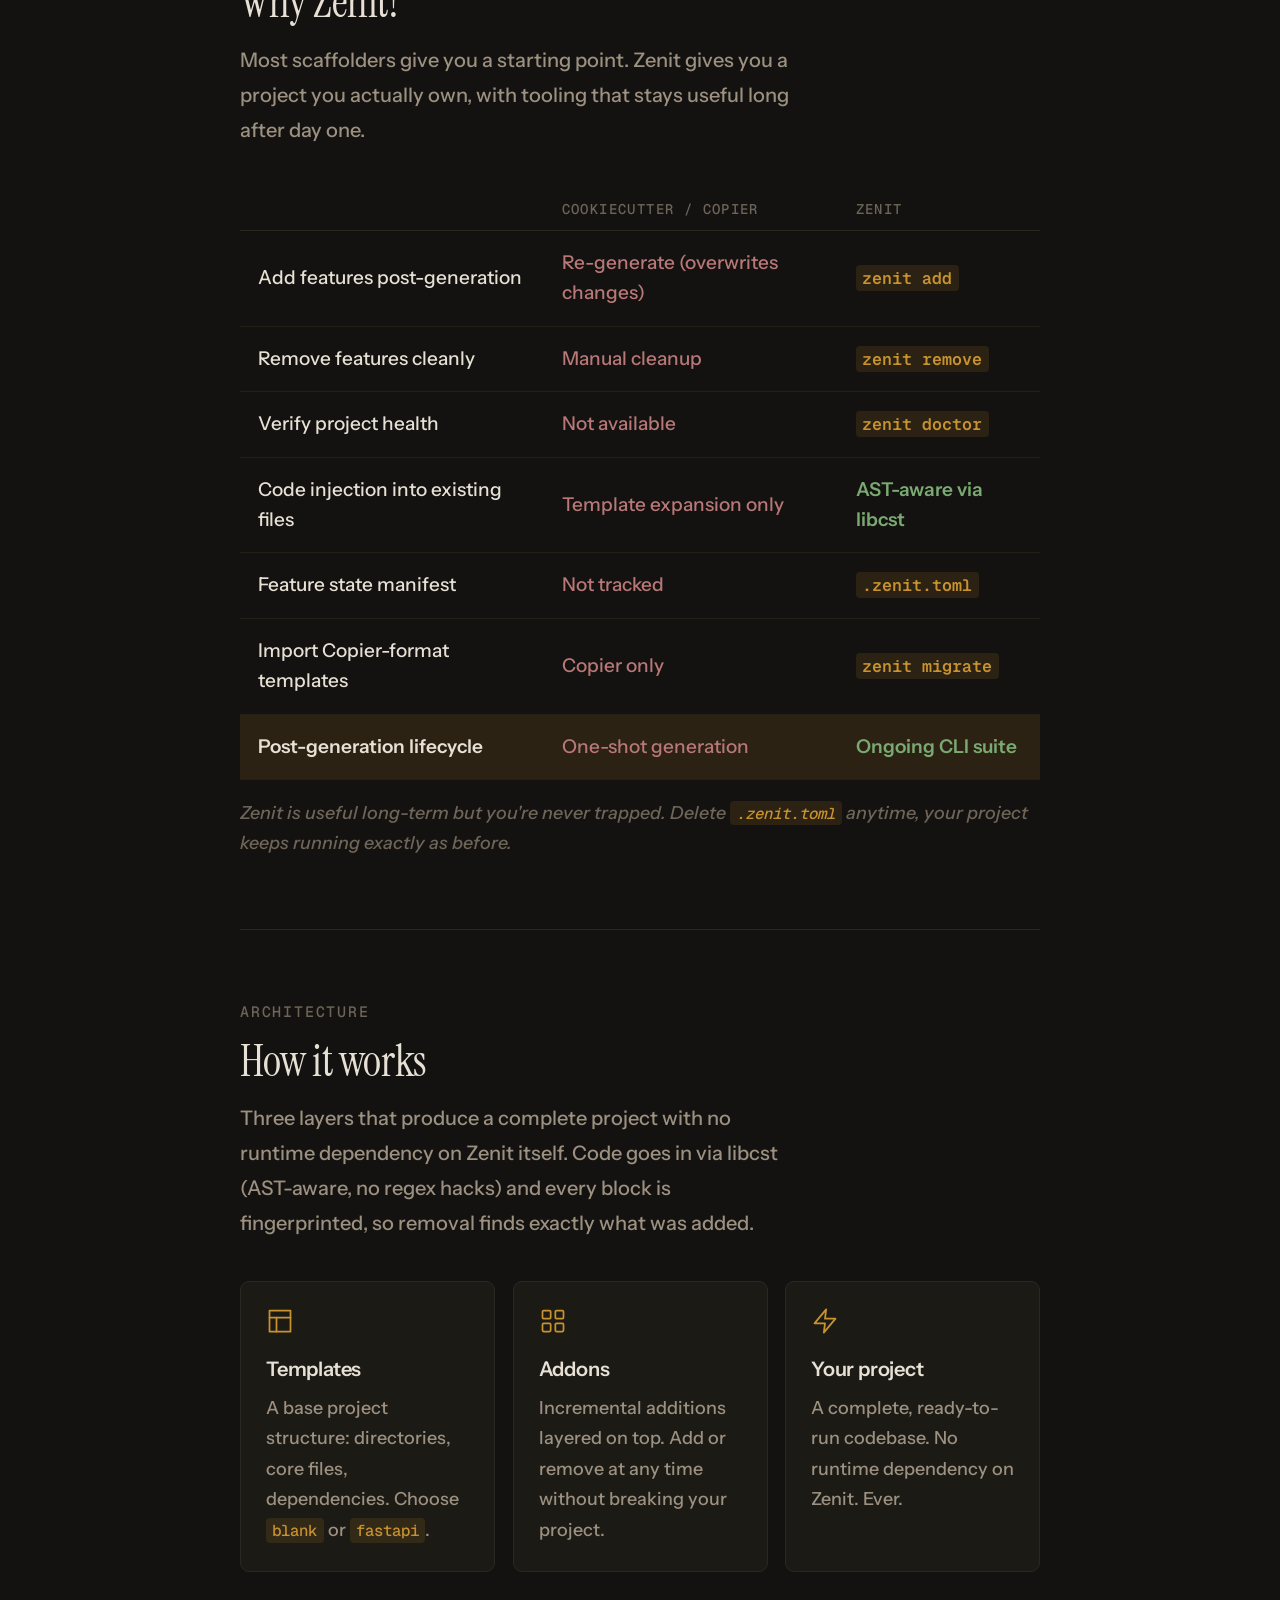
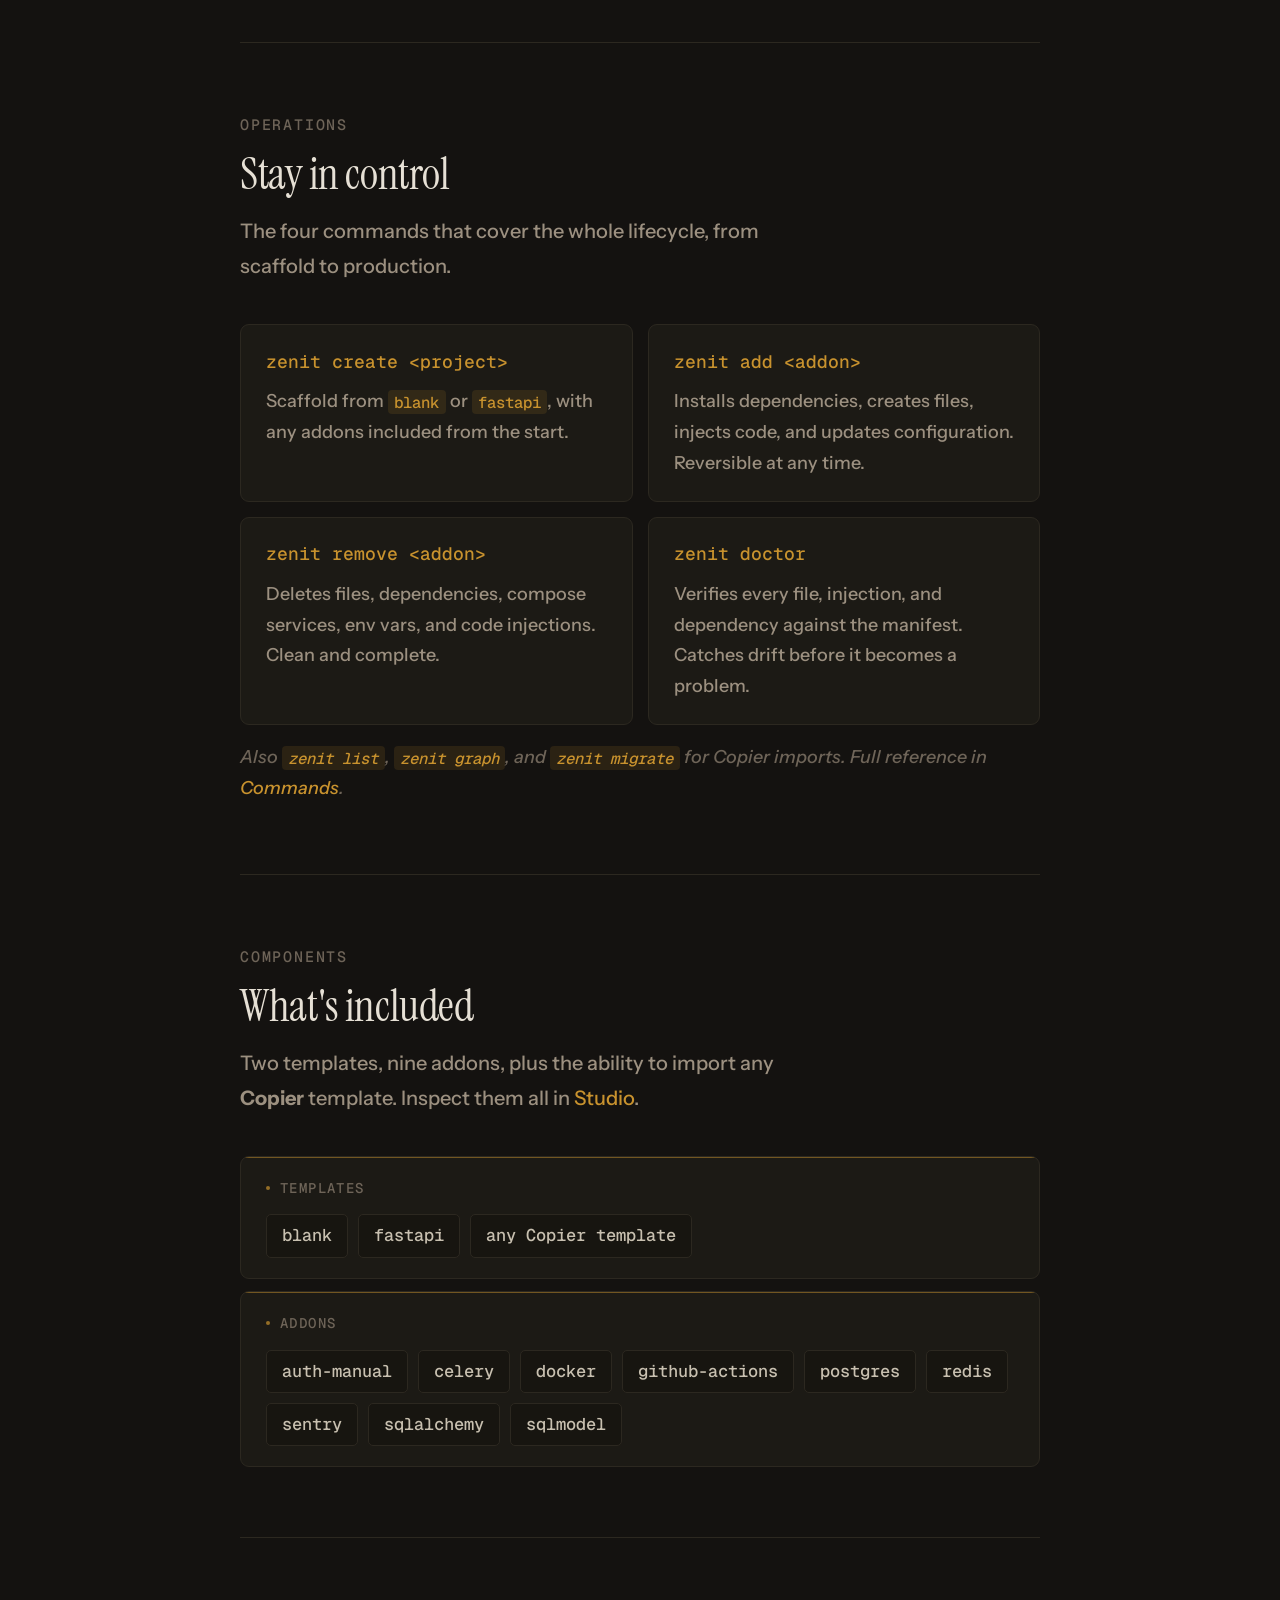
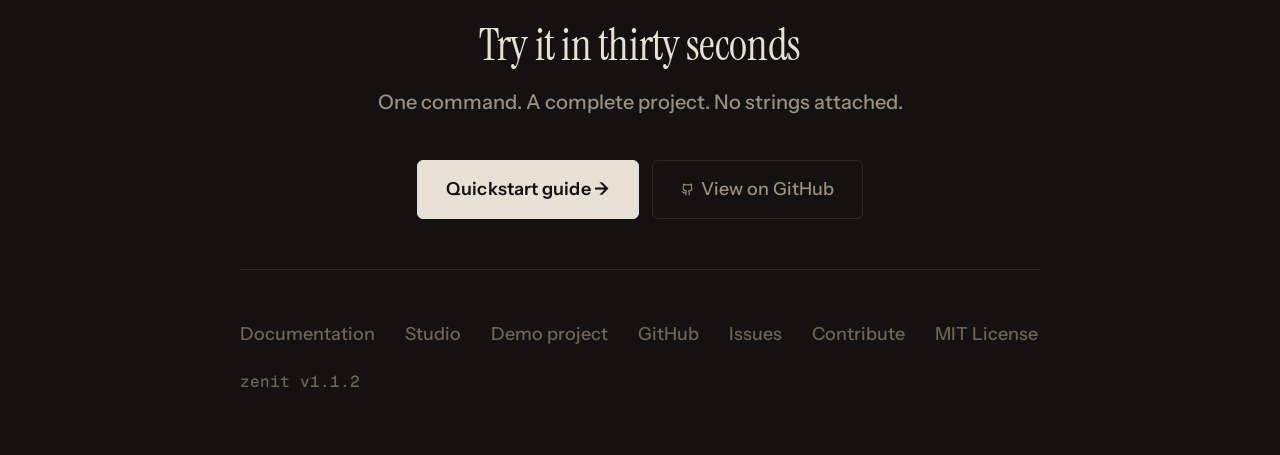
==== commit 89067720: "Redesign site frontend: landing refresh and studio rebuild Landing: dark only, readable scale, proof" ====
--- a/index.html
+++ b/index.html
@@ -48,46 +48,11 @@
             --ease-out: cubic-bezier(0.16, 1, 0.3, 1);
         }
 
-        [data-theme="light"] {
-            --bg:               #f2ede6;
-            --bg-elevated:      #f8f4ef;
-            --bg-code:          #e8e1d8;
-            --bg-subtle:        #ebe5dc;
-            --bg-canvas:        #ede8e0;
-
-            --text-primary:     #1e1c18;
-            --text-secondary:   #33302a;
-            --text-tertiary:    #6b6560;
-            --text-muted:       #8a8278;
-
-            --border:           #d6cfc5;
-            --border-light:     #ddd6cc;
-
-            --amber:            #7a5020;
-            --amber-muted:      rgba(122,80,32,0.10);
-            --amber-hover:      #5c3c16;
-            --amber-glow:       rgba(122,80,32,0.04);
-
-            --cta-bg:           #1e1c18;
-            --cta-fg:           #f2ede6;
-
-            --terminal-bg:      #1a1814;
-            --terminal-border:  #2a2620;
-            --terminal-text:    #ccc8be;
-            --terminal-prompt:  #c8922e;
-            --terminal-ok:      #7aaa72;
-            --terminal-info:    #78a8c2;
-            --terminal-dim:     #6a6458;
-
-            --nav-bg:           rgba(242,237,230,0.93);
-
-            --check:            #3a6a34;
-            --cross:            #8a3c3c;
-        }
-
         * { margin: 0; padding: 0; box-sizing: border-box; }
-        html { scroll-behavior: smooth; color-scheme: dark; }
-        [data-theme="light"] { color-scheme: light; }
+        html { scroll-behavior: smooth; color-scheme: dark; font-size: 125%; }
+        @media (max-width: 680px) {
+            html { font-size: 112.5%; }
+        }
 
         body {
             font-family: 'Instrument Sans', -apple-system, sans-serif;
@@ -101,7 +66,7 @@
             font-weight: 500;
         }
 
-        .container { max-width: 780px; margin: 0 auto; padding: 0 2rem; }
+        .container { max-width: 880px; margin: 0 auto; padding: 0 2rem; }
 
         /* ── Grain texture overlay ─────────────────────────────────────── */
         body::before {
@@ -115,8 +80,6 @@
             background-repeat: repeat;
             background-size: 256px 256px;
         }
-        [data-theme="light"] body::before { opacity: 0.018; }
-
         /* ── Nav ───────────────────────────────────────────────────────── */
         .nav {
             position: sticky;
@@ -127,14 +90,14 @@
             -webkit-backdrop-filter: blur(20px) saturate(1.3);
             border-bottom: 1px solid var(--border);
             padding: 0 2rem;
-            height: 52px;
+            height: 60px;
             display: flex;
             align-items: center;
             justify-content: space-between;
             transition: background 0.2s, border-color 0.2s;
         }
 
-        .logo { font-family: 'Geist Mono', monospace; font-size: 1rem; font-weight: 600; letter-spacing: -0.025em; }
+        .logo { font-family: 'Geist Mono', monospace; font-size: 1.1rem; font-weight: 600; letter-spacing: -0.025em; }
         .logo a { text-decoration: none; color: var(--text-primary); transition: opacity 0.15s; }
         .logo a:hover { opacity: 0.5; }
 
@@ -143,7 +106,7 @@
         .nav-link {
             text-decoration: none;
             color: var(--text-tertiary);
-            font-size: 0.8rem;
+            font-size: 0.9rem;
             font-weight: 500;
             transition: color 0.15s;
             position: relative;
@@ -161,48 +124,40 @@
         }
         .nav-link:hover::after { width: 100%; }
 
-        .theme-btn {
-            background: var(--bg-elevated);
-            border: 1px solid var(--border-light);
-            color: var(--text-secondary);
-            cursor: pointer;
-            width: 32px;
-            height: 32px;
-            border-radius: 6px;
-            font-size: 0.85rem;
-            display: flex;
-            align-items: center;
-            justify-content: center;
-            transition: all 0.15s;
-        }
-        .theme-btn:hover {
-            color: var(--text-primary);
-            border-color: var(--text-muted);
-            background: var(--bg-subtle);
-        }
-
         /* ── Hero ──────────────────────────────────────────────────────── */
         .hero { padding: 5.5rem 0 2rem; position: relative; }
         .hero h1 {
             font-family: 'Instrument Serif', serif;
-            font-size: clamp(2.1rem, 5.2vw, 3.2rem);
+            font-size: clamp(2.8rem, 6vw, 4rem);
             font-weight: 400;
             letter-spacing: -0.02em;
-            line-height: 1.15;
+            line-height: 1.12;
             margin-bottom: 1.25rem;
             color: var(--text-primary);
         }
         .hero h1 em { font-style: italic; color: var(--text-tertiary); }
 
         .hero-lead {
-            font-size: 1rem;
+            font-size: 1.1rem;
             color: var(--text-secondary);
-            max-width: 520px;
-            line-height: 1.75;
+            max-width: 600px;
+            line-height: 1.7;
             margin-bottom: 2rem;
         }
 
         .hero-actions { display: flex; gap: 0.625rem; flex-wrap: wrap; }
+
+        .proof-strip {
+            display: flex;
+            gap: 0.5rem 1.25rem;
+            flex-wrap: wrap;
+            margin-top: 1.5rem;
+            font-family: 'Geist Mono', monospace;
+            font-size: 0.8rem;
+            color: var(--text-muted);
+        }
+        .proof-strip a { color: var(--text-tertiary); text-decoration: none; border-bottom: 1px solid var(--border); transition: color 0.15s, border-color 0.15s; }
+        .proof-strip a:hover { color: var(--amber); border-color: var(--amber); }
 
         .btn-primary {
             display: inline-flex;
@@ -210,10 +165,10 @@
             gap: 0.375rem;
             background: var(--cta-bg);
             color: var(--cta-fg);
-            padding: 0.625rem 1.25rem;
+            padding: 0.7rem 1.4rem;
             border-radius: 6px;
             text-decoration: none;
-            font-size: 0.8rem;
+            font-size: 0.9rem;
             font-weight: 600;
             letter-spacing: 0.01em;
             border: 1px solid var(--cta-bg);
@@ -231,10 +186,10 @@
             gap: 0.375rem;
             background: transparent;
             color: var(--text-tertiary);
-            padding: 0.625rem 1.25rem;
+            padding: 0.7rem 1.4rem;
             border-radius: 6px;
             text-decoration: none;
-            font-size: 0.8rem;
+            font-size: 0.9rem;
             font-weight: 500;
             border: 1px solid var(--border);
             transition: color 0.15s, border-color 0.15s, background 0.15s;
@@ -251,9 +206,9 @@
             background: var(--bg-elevated);
             border: 1px solid var(--border);
             border-radius: 7px;
-            padding: 0.7rem 1rem;
-            font-family: 'Geist Mono', monospace;
-            font-size: 0.78rem;
+            padding: 0.8rem 1.1rem;
+            font-family: 'Geist Mono', monospace;
+            font-size: 0.9rem;
             transition: border-color 0.15s, box-shadow 0.15s;
         }
         .install-pill:hover {
@@ -295,10 +250,6 @@
             pointer-events: none;
         }
 
-        [data-theme="light"] .terminal {
-            box-shadow: 0 8px 32px rgba(0,0,0,0.14), 0 2px 6px rgba(0,0,0,0.08);
-        }
-
         .terminal-chrome {
             display: flex;
             align-items: center;
@@ -316,15 +267,15 @@
         .terminal-label {
             margin: 0 auto;
             font-family: 'Geist Mono', monospace;
-            font-size: 0.64rem;
+            font-size: 0.75rem;
             color: var(--terminal-dim);
             letter-spacing: 0.05em;
         }
 
         .terminal-body {
-            padding: 1.25rem 1.5rem 1.5rem;
-            font-family: 'Geist Mono', monospace;
-            font-size: 0.775rem;
+            padding: 1.5rem 1.75rem 1.75rem;
+            font-family: 'Geist Mono', monospace;
+            font-size: 0.9rem;
             line-height: 1.85;
         }
 
@@ -370,6 +321,14 @@
         }
         @keyframes blink { 0%,100% { opacity: 1; } 50% { opacity: 0; } }
 
+        .terminal-caption {
+            margin-top: 0.875rem;
+            font-size: 0.9rem;
+            color: var(--text-muted);
+        }
+        .terminal-caption a { color: var(--amber); text-decoration: none; border-bottom: 1px solid transparent; transition: border-color 0.15s; }
+        .terminal-caption a:hover { border-color: var(--amber); }
+
         /* ── Sections ──────────────────────────────────────────────────── */
         .section {
             padding: 3.5rem 0;
@@ -379,7 +338,7 @@
 
         .section-kicker {
             font-family: 'Geist Mono', monospace;
-            font-size: 0.63rem;
+            font-size: 0.75rem;
             letter-spacing: 0.12em;
             text-transform: uppercase;
             color: var(--text-muted);
@@ -388,7 +347,7 @@
 
         .section-title {
             font-family: 'Instrument Serif', serif;
-            font-size: clamp(1.35rem, 2.8vw, 1.7rem);
+            font-size: clamp(1.8rem, 3.5vw, 2.2rem);
             font-weight: 400;
             letter-spacing: -0.01em;
             line-height: 1.25;
@@ -397,19 +356,19 @@
         }
 
         .section-sub {
-            font-size: 0.9rem;
+            font-size: 1rem;
             color: var(--text-tertiary);
-            max-width: 480px;
-            line-height: 1.8;
+            max-width: 560px;
+            line-height: 1.75;
             margin-bottom: 2rem;
         }
 
         /* ── Comparison table ──────────────────────────────────────────── */
-        .compare-table { width: 100%; border-collapse: collapse; font-size: 0.84rem; }
+        .compare-table { width: 100%; border-collapse: collapse; font-size: 0.95rem; }
 
         .compare-table th {
             font-family: 'Geist Mono', monospace;
-            font-size: 0.60rem;
+            font-size: 0.7rem;
             letter-spacing: 0.10em;
             text-transform: uppercase;
             color: var(--text-muted);
@@ -438,7 +397,7 @@
 
         .compare-note {
             margin-top: 0.875rem;
-            font-size: 0.79rem;
+            font-size: 0.9rem;
             color: var(--text-muted);
             font-style: italic;
             line-height: 1.7;
@@ -503,13 +462,13 @@
         }
 
         .feature-card h3 {
-            font-size: 0.875rem;
+            font-size: 1rem;
             font-weight: 600;
             margin-bottom: 0.4rem;
             color: var(--text-primary);
             letter-spacing: -0.01em;
         }
-        .feature-card p { font-size: 0.8rem; color: var(--text-tertiary); line-height: 1.7; }
+        .feature-card p { font-size: 0.9rem; color: var(--text-tertiary); line-height: 1.7; }
 
         /* ── Ops grid ──────────────────────────────────────────────────── */
         .ops-grid { display: grid; grid-template-columns: repeat(2, 1fr); gap: 0.75rem; }
@@ -543,13 +502,13 @@
 
         .ops-cmd {
             font-family: 'Geist Mono', monospace;
-            font-size: 0.77rem;
+            font-size: 0.9rem;
             font-weight: 500;
             color: var(--amber);
             margin-bottom: 0.5rem;
             display: block;
         }
-        .ops-card p { font-size: 0.8rem; color: var(--text-tertiary); line-height: 1.7; }
+        .ops-card p { font-size: 0.9rem; color: var(--text-tertiary); line-height: 1.7; }
 
         /* ── Component tags ────────────────────────────────────────────── */
         .component-box {
@@ -576,7 +535,7 @@
 
         .component-label {
             font-family: 'Geist Mono', monospace;
-            font-size: 0.60rem;
+            font-size: 0.7rem;
             letter-spacing: 0.10em;
             text-transform: uppercase;
             color: var(--text-muted);
@@ -600,7 +559,7 @@
 
         .tag {
             font-family: 'Geist Mono', monospace;
-            font-size: 0.73rem;
+            font-size: 0.85rem;
             padding: 0.35rem 0.75rem;
             background: var(--bg-code);
             border: 1px solid var(--border);
@@ -627,9 +586,9 @@
         .footer { padding: 2.5rem 0 3rem; border-top: 1px solid var(--border); }
         .footer-inner { display: flex; justify-content: space-between; align-items: center; flex-wrap: wrap; gap: 1rem; }
         .footer-links { display: flex; gap: 1.5rem; flex-wrap: wrap; }
-        .footer-links a { color: var(--text-muted); text-decoration: none; font-size: 0.78rem; transition: color 0.15s; }
+        .footer-links a { color: var(--text-muted); text-decoration: none; font-size: 0.9rem; transition: color 0.15s; }
         .footer-links a:hover { color: var(--text-primary); }
-        .footer-meta { font-family: 'Geist Mono', monospace; font-size: 0.68rem; color: var(--text-muted); }
+        .footer-meta { font-family: 'Geist Mono', monospace; font-size: 0.8rem; color: var(--text-muted); }
 
         /* ── Scroll reveal ─────────────────────────────────────────────── */
         .reveal { opacity: 0; transform: translateY(16px); transition: opacity 0.6s var(--ease-out), transform 0.6s var(--ease-out); }
@@ -638,7 +597,7 @@
         /* ── Mobile ────────────────────────────────────────────────────── */
         @media (max-width: 680px) {
             .hero { padding: 3.5rem 0 1.5rem; }
-            .hero h1 { font-size: 1.85rem; }
+            .hero h1 { font-size: 2.2rem; }
             .feature-grid { grid-template-columns: 1fr; }
             .ops-grid { grid-template-columns: 1fr; }
             .footer-inner { flex-direction: column; align-items: flex-start; }
@@ -655,9 +614,6 @@
         <a href="docs/getting-started" class="nav-link">Docs</a>
         <a href="studio/" class="nav-link">Studio</a>
         <a href="https://github.com/BojanKonjevic/zenit" class="nav-link" target="_blank">GitHub</a>
-        <button class="theme-btn" id="themeBtn" aria-label="Toggle theme">
-            <span id="themeIcon">☀</span>
-        </button>
     </div>
 </nav>
 
@@ -666,14 +622,17 @@
     <div class="hero">
         <h1>Scaffold Python projects.<br><em>Own every line of it.</em></h1>
         <p class="hero-lead">
-            Scaffold a fresh project from scratch or bring in an existing Copier template &mdash; you own every line either way. Add features incrementally, verify integrity over time, or remove Zenit completely; your codebase keeps running without it.
+            Scaffold a fresh project from scratch or bring in an existing Copier template, you own every line either way. Add features incrementally, verify integrity over time, or remove Zenit completely; your codebase keeps running without it.
         </p>
         <div class="hero-actions">
             <a href="docs/getting-started" class="btn-primary">Read the docs →</a>
-            <a href="https://github.com/BojanKonjevic/zenit" class="btn-ghost" target="_blank">
-                <svg width="13" height="13" viewBox="0 0 24 24" fill="none" stroke="currentColor" stroke-width="2" stroke-linecap="round" stroke-linejoin="round" aria-hidden="true"><path d="M15 22v-4a4.8 4.8 0 0 0-1-3.5c3 0 6-2 6-5.5.08-1.25-.27-2.48-1-3.5.28-1.15.28-2.35 0-3.5 0 0-1 0-3 1.5-2.64-.5-5.36-.5-8 0C6 2 5 2 5 2c-.3 1.15-.3 2.35 0 3.5A5.403 5.403 0 0 0 4 9c0 3.5 3 5.5 6 5.5-.39.49-.68 1.05-.85 1.65-.17.6-.22 1.23-.15 1.85v4"/><path d="M9 18c-4.51 2-5-2-7-2"/></svg>
-                GitHub
-            </a>
+            <a href="studio/" class="btn-ghost">Open Studio →</a>
+        </div>
+        <div class="proof-strip">
+            <span>v1.1.2 on <a href="https://pypi.org/project/zenit/" target="_blank">PyPI</a></span>
+            <span>1300+ tests green</span>
+            <span>MIT</span>
+            <a href="https://github.com/BojanKonjevic/zenit-demo-api" target="_blank">Example output →</a>
         </div>
     </div>
 
@@ -707,6 +666,7 @@
             <div class="tl"><span class="t-prompt">$</span><span class="t-cursor"></span></div>
         </div>
     </div>
+    <p class="terminal-caption">Build this command visually in <a href="studio/">Studio</a>, inspect every file and dependency first.</p>
 
     <div class="section reveal">
         <div class="section-kicker">Comparison</div>
@@ -733,14 +693,14 @@
         </table>
 
         <p class="compare-note">
-            Zenit is useful long-term but you're never trapped. Delete <code>.zenit.toml</code> anytime &mdash; your project keeps running exactly as before.
+            Zenit is useful long-term but you're never trapped. Delete <code>.zenit.toml</code> anytime, your project keeps running exactly as before.
         </p>
     </div>
 
     <div class="section reveal">
         <div class="section-kicker">Architecture</div>
         <h2 class="section-title">How it works</h2>
-        <p class="section-sub">Three layers that produce a complete project with no runtime dependency on Zenit itself.</p>
+        <p class="section-sub">Three layers that produce a complete project with no runtime dependency on Zenit itself. Code goes in via libcst (AST-aware, no regex hacks) and every block is fingerprinted, so removal finds exactly what was added.</p>
 
         <div class="feature-grid">
             <div class="feature-card">
@@ -748,7 +708,7 @@
                     <svg viewBox="0 0 24 24" fill="none" stroke="currentColor" stroke-linecap="round" stroke-linejoin="round"><path d="M3 3h18v18H3z"/><path d="M3 9h18"/><path d="M9 21V9"/></svg>
                 </span>
                 <h3>Templates</h3>
-                <p>A base project structure &mdash; directories, core files, dependencies. Choose <code>blank</code> or <code>fastapi</code>.</p>
+                <p>A base project structure: directories, core files, dependencies. Choose <code>blank</code> or <code>fastapi</code>.</p>
             </div>
             <div class="feature-card">
                 <span class="feature-icon">
@@ -770,9 +730,13 @@
     <div class="section reveal">
         <div class="section-kicker">Operations</div>
         <h2 class="section-title">Stay in control</h2>
-        <p class="section-sub">Every command you need, from scaffold to production. Use them on day one or day one hundred.</p>
+        <p class="section-sub">The four commands that cover the whole lifecycle, from scaffold to production.</p>
 
         <div class="ops-grid">
+            <div class="ops-card">
+                <span class="ops-cmd">zenit create &lt;project&gt;</span>
+                <p>Scaffold from <code>blank</code> or <code>fastapi</code>, with any addons included from the start.</p>
+            </div>
             <div class="ops-card">
                 <span class="ops-cmd">zenit add &lt;addon&gt;</span>
                 <p>Installs dependencies, creates files, injects code, and updates configuration. Reversible at any time.</p>
@@ -785,55 +749,16 @@
                 <span class="ops-cmd">zenit doctor</span>
                 <p>Verifies every file, injection, and dependency against the manifest. Catches drift before it becomes a problem.</p>
             </div>
-            <div class="ops-card">
-                <span class="ops-cmd">zenit list</span>
-                <p>See all available templates and addons. Check what's installed and what you can add next.</p>
-            </div>
-            <div class="ops-card">
-                <span class="ops-cmd">zenit create &lt;project&gt;</span>
-                <p>Scaffold a new project from a zenit-native template. Includes <code>blank</code> and <code>fastapi</code> with optional addons.</p>
-            </div>
-            <div class="ops-card">
-                <span class="ops-cmd">zenit migrate &lt;copier-source&gt;</span>
-                <p>Import any <strong>Copier</strong> template into Zenit. Prompts for questions, scans env &amp; deps, bootstraps a manifest.</p>
-            </div>
-        </div>
-    </div>
-
-    <div class="section reveal">
-        <div class="section-kicker">Trust</div>
-        <h2 class="section-title">Built to be transparent</h2>
-        <p class="section-sub">No regex hacks, no hidden state. Zenit tracks exactly what it touched and can undo all of it.</p>
-
-        <div class="feature-grid">
-            <div class="feature-card">
-                <span class="feature-icon">
-                    <svg viewBox="0 0 24 24" fill="none" stroke="currentColor" stroke-linecap="round" stroke-linejoin="round"><path d="M10 13a5 5 0 0 0 7.54.54l3-3a5 5 0 0 0-7.07-7.07l-1.72 1.71"/><path d="M14 11a5 5 0 0 0-7.54-.54l-3 3a5 5 0 0 0 7.07 7.07l1.71-1.71"/></svg>
-                </span>
-                <h3>Structural injection</h3>
-                <p>Code inserted via libcst &mdash; AST-aware, formatter-resilient. No regex hacks that break on style changes.</p>
-            </div>
-            <div class="feature-card">
-                <span class="feature-icon">
-                    <svg viewBox="0 0 24 24" fill="none" stroke="currentColor" stroke-linecap="round" stroke-linejoin="round"><rect x="3" y="11" width="18" height="11" rx="2" ry="2"/><path d="M7 11V7a5 5 0 0 1 10 0v4"/></svg>
-                </span>
-                <h3>Fingerprinted manifest</h3>
-                <p>Every injected block is hashed. Zenit knows exactly what it wrote and can verify or remove it safely.</p>
-            </div>
-            <div class="feature-card">
-                <span class="feature-icon">
-                    <svg viewBox="0 0 24 24" fill="none" stroke="currentColor" stroke-linecap="round" stroke-linejoin="round"><path d="M12 22s8-4 8-10V5l-8-3-8 3v7c0 6 8 10 8 10z"/><path d="m9 12 2 2 4-4"/></svg>
-                </span>
-                <h3>Zero lock-in</h3>
-                <p>Delete <code>.zenit.toml</code> and <code>uv remove zenit</code>. Your project runs without us.</p>
-            </div>
-        </div>
+        </div>
+        <p class="compare-note">
+            Also <code>zenit list</code>, <code>zenit graph</code>, and <code>zenit migrate</code> for Copier imports. Full reference in <a href="docs/commands/" style="color: var(--amber); text-decoration: none;">Commands</a>.
+        </p>
     </div>
 
     <div class="section reveal">
         <div class="section-kicker">Components</div>
         <h2 class="section-title">What's included</h2>
-        <p class="section-sub">Native templates and addons for Python projects &mdash; plus the ability to import any <strong>Copier</strong> template.</p>
+        <p class="section-sub">Two templates, nine addons, plus the ability to import any <strong>Copier</strong> template. Inspect them all in <a href="studio/" style="color: var(--amber); text-decoration: none;">Studio</a>.</p>
 
         <div class="component-box">
             <div class="component-label">Templates</div>
@@ -877,6 +802,7 @@
             <div class="footer-links">
                 <a href="docs/getting-started">Documentation</a>
                 <a href="studio/">Studio</a>
+                <a href="https://github.com/BojanKonjevic/zenit-demo-api" target="_blank">Demo project</a>
                 <a href="https://github.com/BojanKonjevic/zenit" target="_blank">GitHub</a>
                 <a href="https://github.com/BojanKonjevic/zenit/issues" target="_blank">Issues</a>
                 <a href="docs/contributing">Contribute</a>
@@ -889,34 +815,6 @@
 </div>
 
 <script>
-    const btn = document.getElementById('themeBtn');
-    const icon = document.getElementById('themeIcon');
-
-    function applyTheme(t) {
-        if (t === 'light') {
-            document.documentElement.setAttribute('data-theme', 'light');
-            icon.textContent = '☾';
-        } else {
-            document.documentElement.removeAttribute('data-theme');
-            icon.textContent = '☀';
-        }
-        localStorage.setItem('zenit-theme', t);
-    }
-
-    const saved = localStorage.getItem('zenit-theme');
-    if (saved) {
-        applyTheme(saved);
-    } else if (window.matchMedia('(prefers-color-scheme: light)').matches) {
-        applyTheme('light');
-    } else {
-        applyTheme('dark');
-    }
-
-    btn.addEventListener('click', () => {
-        const current = document.documentElement.getAttribute('data-theme');
-        applyTheme(current === 'light' ? 'dark' : 'light');
-    });
-
     const copyBtn = document.getElementById('copyBtn');
     copyBtn.addEventListener('click', async () => {
         await navigator.clipboard.writeText('uv tool install zenit');
